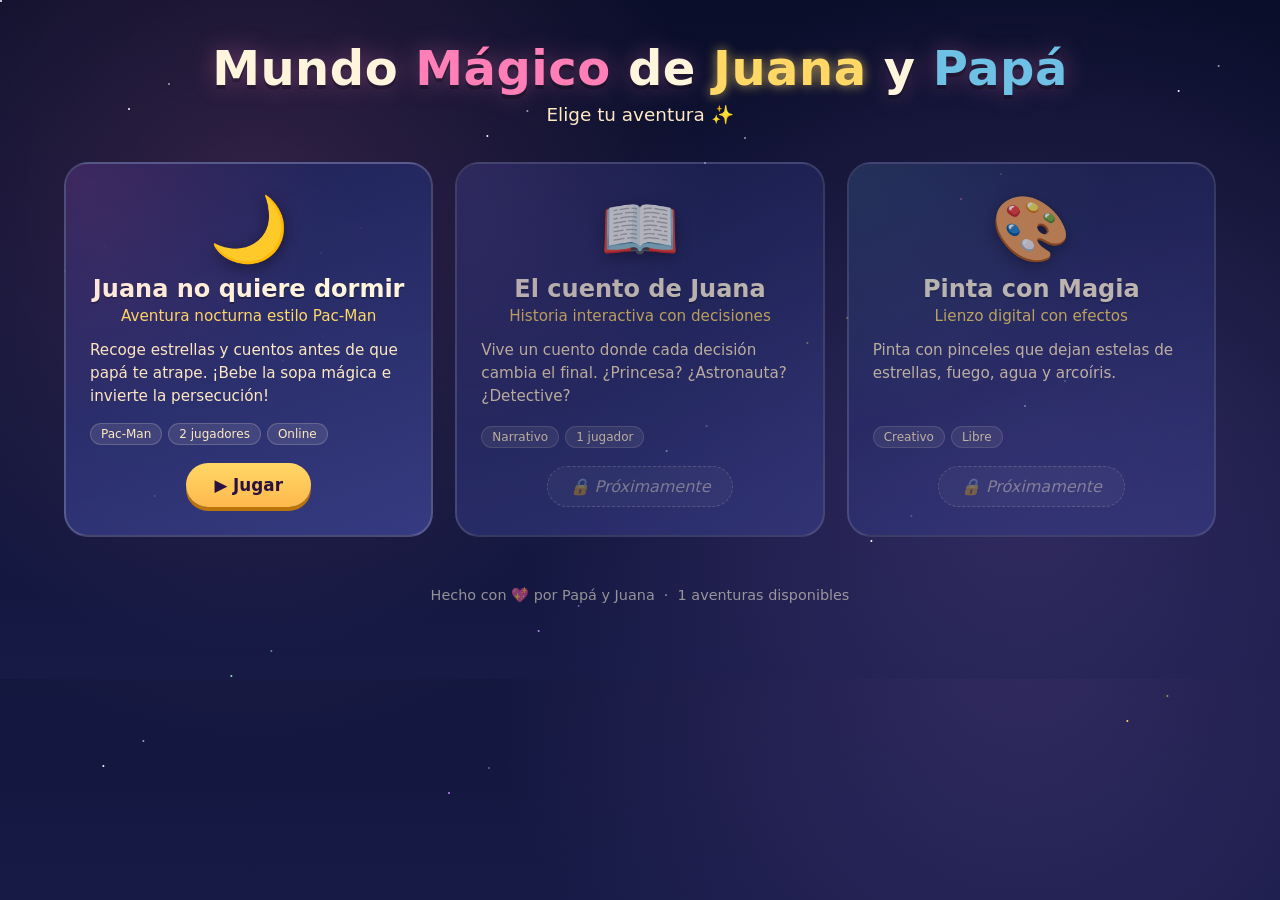
==== index.html @ 3efe97ad "🌙 Mundo Mágico de Juana y Papá - primer commit" ====
<!DOCTYPE html>
<html lang="es">
<head>
  <meta charset="UTF-8" />
  <meta name="viewport" content="width=device-width, initial-scale=1.0" />
  <title>Mundo Mágico de Juana y Papá</title>
  <link rel="stylesheet" href="style.css" />
</head>
<body>

  <div class="estrellas-fondo" aria-hidden="true"></div>

  <main class="hub">

    <header class="hub-header">
      <h1 class="hub-titulo">
        Mundo <span class="rosa">Mágico</span> de
        <span class="brillo">Juana</span> y <span class="azul">Papá</span>
      </h1>
      <p class="hub-subtitulo">Elige tu aventura ✨</p>
    </header>

    <!-- Las tarjetas de juegos se generan dinámicamente desde el array JUEGOS de abajo.
         Para agregar un juego nuevo: crea una carpeta en /juegos/ y agrega una entrada
         al array. Ver instrucciones al final del archivo. -->
    <section id="grid-juegos" class="hub-grid"></section>

    <footer class="hub-footer">
      <p>Hecho con 💖 por Papá y Juana &nbsp;·&nbsp; <span id="contador-juegos">…</span> aventuras disponibles</p>
    </footer>

  </main>

  <!-- =========================================================
       CATÁLOGO DE JUEGOS
       Para agregar un juego nuevo, solo agrega un objeto aquí.
       Campos:
         id          — identificador único (debe coincidir con la carpeta)
         nombre      — título visible
         subtitulo   — frase corta
         descripcion — texto descriptivo
         emoji       — emoji grande de la tarjeta
         color       — color firma (CSS válido)
         ruta        — ruta al index.html del juego (o null si es próximo)
         tags        — array de etiquetas pequeñas
         estado      — 'disponible' | 'proximamente' | 'beta'
       ========================================================= -->
  <script>
    const JUEGOS = [
      {
        id: 'juana-no-quiere-dormir',
        nombre: 'Juana no quiere dormir',
        subtitulo: 'Aventura nocturna estilo Pac-Man',
        descripcion: 'Recoge estrellas y cuentos antes de que papá te atrape. ¡Bebe la sopa mágica e invierte la persecución!',
        emoji: '🌙',
        color: '#ff4f9c',
        ruta: 'juegos/juana-no-quiere-dormir/index.html',
        tags: ['Pac-Man', '2 jugadores', 'Online'],
        estado: 'disponible'
      },
      // 👇 Ejemplos de juegos futuros (placeholders). Cuando los construyas,
      //    cambia `estado` a 'disponible' y agrega la `ruta`.
      {
        id: 'cuento-interactivo',
        nombre: 'El cuento de Juana',
        subtitulo: 'Historia interactiva con decisiones',
        descripcion: 'Vive un cuento donde cada decisión cambia el final. ¿Princesa? ¿Astronauta? ¿Detective?',
        emoji: '📖',
        color: '#c084fc',
        ruta: null,
        tags: ['Narrativo', '1 jugador'],
        estado: 'proximamente'
      },
      {
        id: 'arte-magico',
        nombre: 'Pinta con Magia',
        subtitulo: 'Lienzo digital con efectos',
        descripcion: 'Pinta con pinceles que dejan estelas de estrellas, fuego, agua y arcoíris.',
        emoji: '🎨',
        color: '#7fd8c8',
        ruta: null,
        tags: ['Creativo', 'Libre'],
        estado: 'proximamente'
      }
    ];

    // ----- Renderizar tarjetas -----
    const grid = document.getElementById('grid-juegos');
    const disponibles = JUEGOS.filter(j => j.estado === 'disponible').length;
    document.getElementById('contador-juegos').textContent = disponibles;

    JUEGOS.forEach(j => {
      const esJugable = j.estado === 'disponible' && j.ruta;
      const card = document.createElement(esJugable ? 'a' : 'div');
      card.className = 'juego-card juego-' + j.estado;
      if (esJugable) card.href = j.ruta;
      card.style.setProperty('--color-firma', j.color);

      card.innerHTML = `
        <div class="juego-emoji">${j.emoji}</div>
        <h2 class="juego-nombre">${j.nombre}</h2>
        <p class="juego-subtitulo">${j.subtitulo}</p>
        <p class="juego-descripcion">${j.descripcion}</p>
        <div class="juego-tags">
          ${j.tags.map(t => `<span class="tag">${t}</span>`).join('')}
        </div>
        <div class="juego-cta">
          ${esJugable
            ? '<span class="cta-jugar">▶ Jugar</span>'
            : '<span class="cta-proximo">' + (j.estado === 'beta' ? '🧪 Beta' : '🔒 Próximamente') + '</span>'}
        </div>
      `;
      grid.appendChild(card);
    });
  </script>

</body>
</html>
---- style.css ----
/* ============================================================
   "Mundo Mágico de Juana y Papá" — Hub / Launcher
   Estilo manga/kawaii nocturno, mismo universo del juego.
   ============================================================ */

:root {
  --noche-profunda: #0e1336;
  --noche-suave: #1c2256;
  --noche-pared: #3a3f8a;
  --crema: #fff4dc;
  --crema-suave: #ffe9c2;
  --rosa-juana: #ff7fb6;
  --rosa-fuerte: #ff4f9c;
  --azul-papa: #6ec1e4;
  --amarillo-estrella: #ffd866;
  --morado-sopa: #c084fc;
  --verde-magia: #95e1c1;
  --sombra-suave: 0 8px 24px rgba(0, 0, 0, 0.35);
  --radio-grande: 24px;
  --radio-medio: 16px;
  --radio-chico: 10px;
}

* { box-sizing: border-box; }

html, body {
  margin: 0;
  padding: 0;
  min-height: 100%;
  font-family: "Comic Sans MS", "Baloo 2", "Quicksand", "Trebuchet MS", system-ui, sans-serif;
  background:
    radial-gradient(circle at 20% 30%, rgba(255, 127, 182, 0.15), transparent 40%),
    radial-gradient(circle at 80% 70%, rgba(192, 132, 252, 0.18), transparent 45%),
    linear-gradient(180deg, #0a0e2a 0%, #161a45 100%);
  color: var(--crema);
}

/* Estrellas titilantes de fondo */
.estrellas-fondo {
  position: fixed;
  inset: 0;
  pointer-events: none;
  overflow: hidden;
  z-index: 0;
}
.estrellas-fondo::before,
.estrellas-fondo::after {
  content: "";
  position: absolute;
  width: 2px; height: 2px;
  border-radius: 50%;
  background: #fff;
  box-shadow:
    10vw 12vh #fff, 25vw 28vh #ffd866, 55vw 18vh #fff,
    75vw 22vh #ff7fb6, 12vw 55vh #fff, 42vw 70vh #c084fc,
    68vw 60vh #fff, 88vw 80vh #ffd866, 8vw  85vh #fff,
    22vw 40vh #fff, 52vw 50vh #fff, 35vw 88vh #c084fc,
    63vw 38vh #ffd866, 5vw 30vh #ff7fb6, 92vw 10vh #fff,
    18vw 75vh #95e1c1, 80vw 45vh #fff, 38vw 15vh #fff;
  animation: titilar 3.2s ease-in-out infinite alternate;
}
.estrellas-fondo::after {
  animation-delay: 1.4s;
  transform: translate(40px, -25px);
  opacity: 0.6;
}
@keyframes titilar {
  from { opacity: 0.35; }
  to   { opacity: 1; }
}

/* ===== Layout principal del Hub ===== */
.hub {
  position: relative;
  z-index: 1;
  max-width: 1200px;
  margin: 0 auto;
  padding: 40px 24px 60px;
}

.hub-header {
  text-align: center;
  margin-bottom: 36px;
}

.hub-titulo {
  font-size: clamp(1.8rem, 4vw, 3rem);
  margin: 0 0 8px;
  letter-spacing: 0.5px;
  text-shadow: 0 4px 0 rgba(0, 0, 0, 0.25), 0 0 24px rgba(255, 127, 182, 0.35);
}
.rosa     { color: var(--rosa-juana); }
.azul     { color: var(--azul-papa); }
.brillo   {
  color: var(--amarillo-estrella);
  text-shadow: 0 0 12px rgba(255, 216, 102, 0.7);
}
.hub-subtitulo {
  font-size: 1.15rem;
  color: var(--crema-suave);
  margin: 0;
}

/* ===== Grid de juegos ===== */
.hub-grid {
  display: grid;
  grid-template-columns: 1fr;
  gap: 22px;
}
@media (min-width: 720px) {
  .hub-grid { grid-template-columns: repeat(2, 1fr); }
}
@media (min-width: 1000px) {
  .hub-grid { grid-template-columns: repeat(3, 1fr); }
}

/* ===== Tarjeta de juego ===== */
.juego-card {
  display: flex;
  flex-direction: column;
  padding: 28px 24px;
  border-radius: var(--radio-grande);
  background: linear-gradient(160deg, rgba(28, 34, 86, 0.92), rgba(58, 63, 138, 0.88));
  border: 2px solid rgba(255, 244, 220, 0.18);
  color: var(--crema);
  text-decoration: none;
  position: relative;
  overflow: hidden;
  transition: transform 0.2s ease, box-shadow 0.2s ease, border-color 0.2s ease;
  cursor: pointer;
}
.juego-card::before {
  content: "";
  position: absolute;
  inset: 0;
  background: radial-gradient(circle at 0% 0%, var(--color-firma, var(--rosa-juana)) 0%, transparent 50%);
  opacity: 0.15;
  pointer-events: none;
  transition: opacity 0.3s ease;
}
.juego-card:hover {
  transform: translateY(-6px);
  box-shadow: var(--sombra-suave), 0 0 50px var(--color-firma, var(--rosa-juana));
  border-color: var(--color-firma, var(--rosa-juana));
}
.juego-card:hover::before { opacity: 0.3; }

.juego-emoji {
  font-size: 4rem;
  text-align: center;
  margin-bottom: 8px;
  filter: drop-shadow(0 4px 8px rgba(0, 0, 0, 0.4));
}
.juego-nombre {
  margin: 0 0 4px;
  font-size: 1.5rem;
  text-align: center;
  text-shadow: 0 2px 0 rgba(0, 0, 0, 0.25);
}
.juego-subtitulo {
  margin: 0 0 14px;
  text-align: center;
  color: var(--amarillo-estrella);
  font-size: 0.95rem;
}
.juego-descripcion {
  margin: 0 0 16px;
  color: var(--crema-suave);
  font-size: 0.95rem;
  line-height: 1.5;
  flex: 1;
}

.juego-tags {
  display: flex;
  flex-wrap: wrap;
  gap: 6px;
  margin-bottom: 18px;
}
.tag {
  display: inline-block;
  padding: 3px 10px;
  background: rgba(255, 244, 220, 0.1);
  border: 1px solid rgba(255, 244, 220, 0.18);
  border-radius: 999px;
  font-size: 0.75rem;
  color: var(--crema-suave);
}

.juego-cta {
  text-align: center;
}
.cta-jugar {
  display: inline-block;
  padding: 12px 28px;
  background: linear-gradient(180deg, var(--amarillo-estrella), #ffb84d);
  color: #2a1240;
  font-weight: bold;
  font-size: 1.05rem;
  border-radius: 999px;
  box-shadow: 0 4px 0 #b9740a;
  transition: transform 0.1s ease;
}
.juego-card:active .cta-jugar {
  transform: translateY(2px);
  box-shadow: 0 2px 0 #b9740a;
}
.cta-proximo {
  display: inline-block;
  padding: 10px 22px;
  background: rgba(255, 255, 255, 0.05);
  color: rgba(255, 244, 220, 0.55);
  font-style: italic;
  border-radius: 999px;
  border: 1px dashed rgba(255, 244, 220, 0.25);
}

/* Estado "próximamente" — más apagado */
.juego-proximamente {
  opacity: 0.7;
  cursor: not-allowed;
}
.juego-proximamente:hover {
  transform: none;
  box-shadow: var(--sombra-suave);
  border-color: rgba(255, 244, 220, 0.18);
}
.juego-proximamente:hover::before { opacity: 0.15; }

/* ===== Footer ===== */
.hub-footer {
  text-align: center;
  margin-top: 50px;
  color: rgba(255, 244, 220, 0.55);
  font-size: 0.9rem;
}
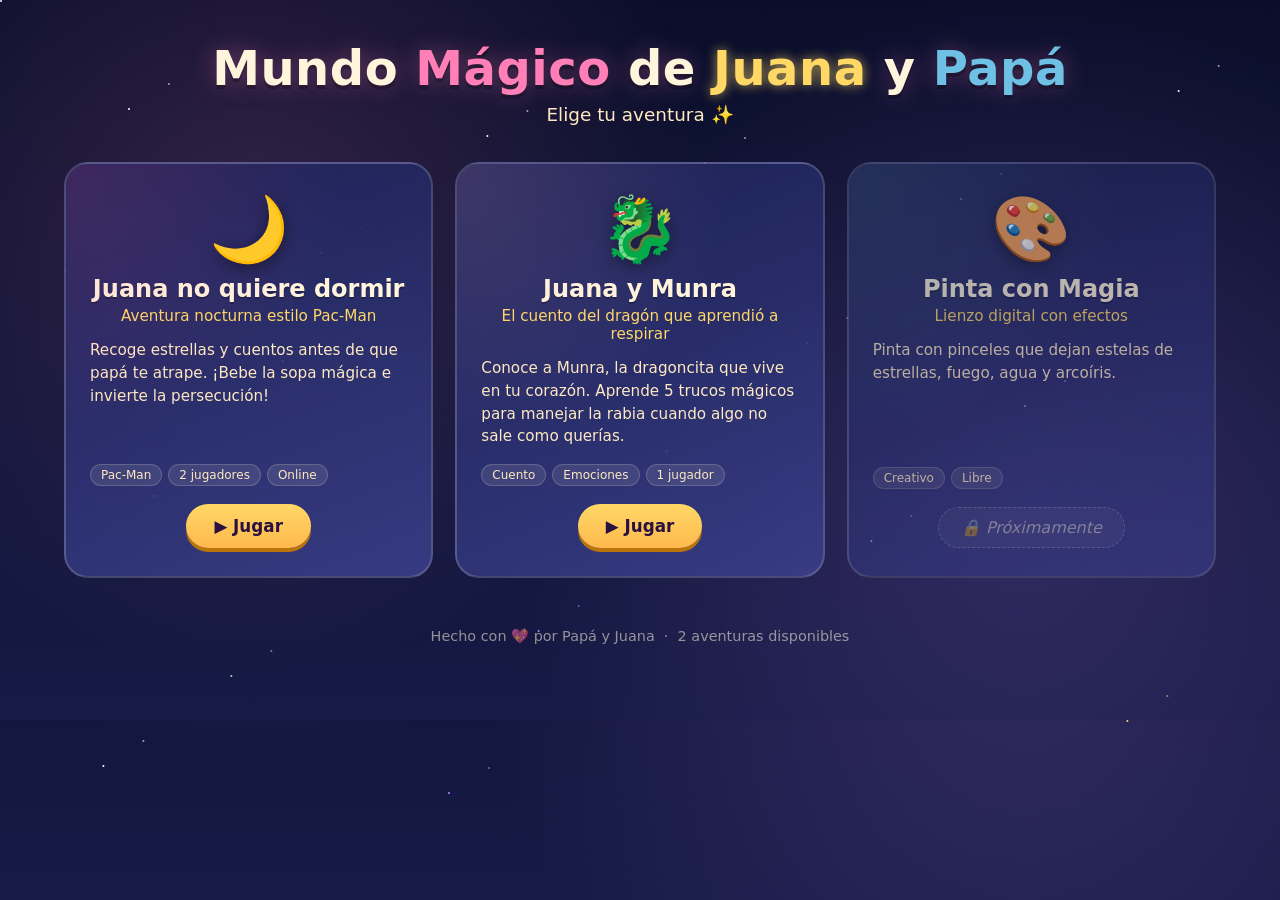
==== commit 30a12fed: "🐉 Agregamos a Munra: el cuento de la dragoncita que aprendió a respirar" ====
--- a/index.html
+++ b/index.html
@@ -61,15 +61,15 @@
       // 👇 Ejemplos de juegos futuros (placeholders). Cuando los construyas,
       //    cambia `estado` a 'disponible' y agrega la `ruta`.
       {
-        id: 'cuento-interactivo',
-        nombre: 'El cuento de Juana',
-        subtitulo: 'Historia interactiva con decisiones',
-        descripcion: 'Vive un cuento donde cada decisión cambia el final. ¿Princesa? ¿Astronauta? ¿Detective?',
-        emoji: '📖',
-        color: '#c084fc',
-        ruta: null,
-        tags: ['Narrativo', '1 jugador'],
-        estado: 'proximamente'
+        id: 'el-cuento-de-juana',
+        nombre: 'Juana y Munra',
+        subtitulo: 'El cuento del dragón que aprendió a respirar',
+        descripcion: 'Conoce a Munra, la dragoncita que vive en tu corazón. Aprende 5 trucos mágicos para manejar la rabia cuando algo no sale como querías.',
+        emoji: '🐉',
+        color: '#ffb0d4',
+        ruta: 'juegos/el-cuento-de-juana/index.html',
+        tags: ['Cuento', 'Emociones', '1 jugador'],
+        estado: 'disponible'
       },
       {
         id: 'arte-magico',
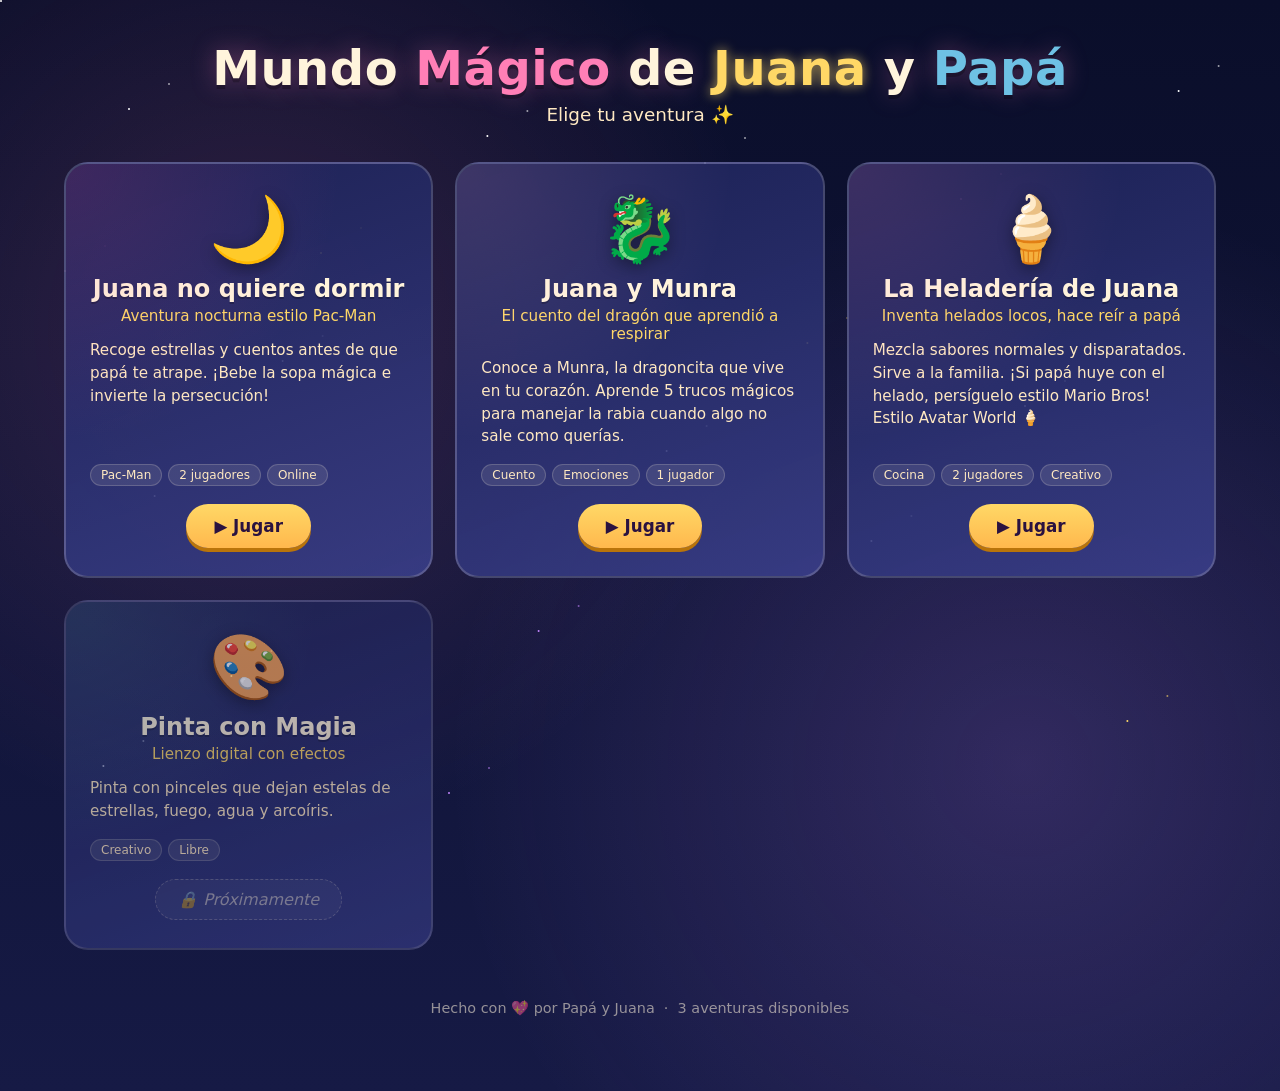
==== commit 1ecd871c: "🍦 ¡Abrimos La Heladería de Juana! Con Mamá, Tío Dany, Abuelita Sarita, Tía Adri, Tía Cata y persecuc" ====
--- a/index.html
+++ b/index.html
@@ -72,6 +72,17 @@
         estado: 'disponible'
       },
       {
+        id: 'heladeria-de-juana',
+        nombre: 'La Heladería de Juana',
+        subtitulo: 'Inventa helados locos, hace reír a papá',
+        descripcion: 'Mezcla sabores normales y disparatados. Sirve a la familia. ¡Si papá huye con el helado, persíguelo estilo Mario Bros! Estilo Avatar World 🍦',
+        emoji: '🍦',
+        color: '#ff7fb6',
+        ruta: 'juegos/heladeria-de-juana/index.html',
+        tags: ['Cocina', '2 jugadores', 'Creativo'],
+        estado: 'disponible'
+      },
+      {
         id: 'arte-magico',
         nombre: 'Pinta con Magia',
         subtitulo: 'Lienzo digital con efectos',
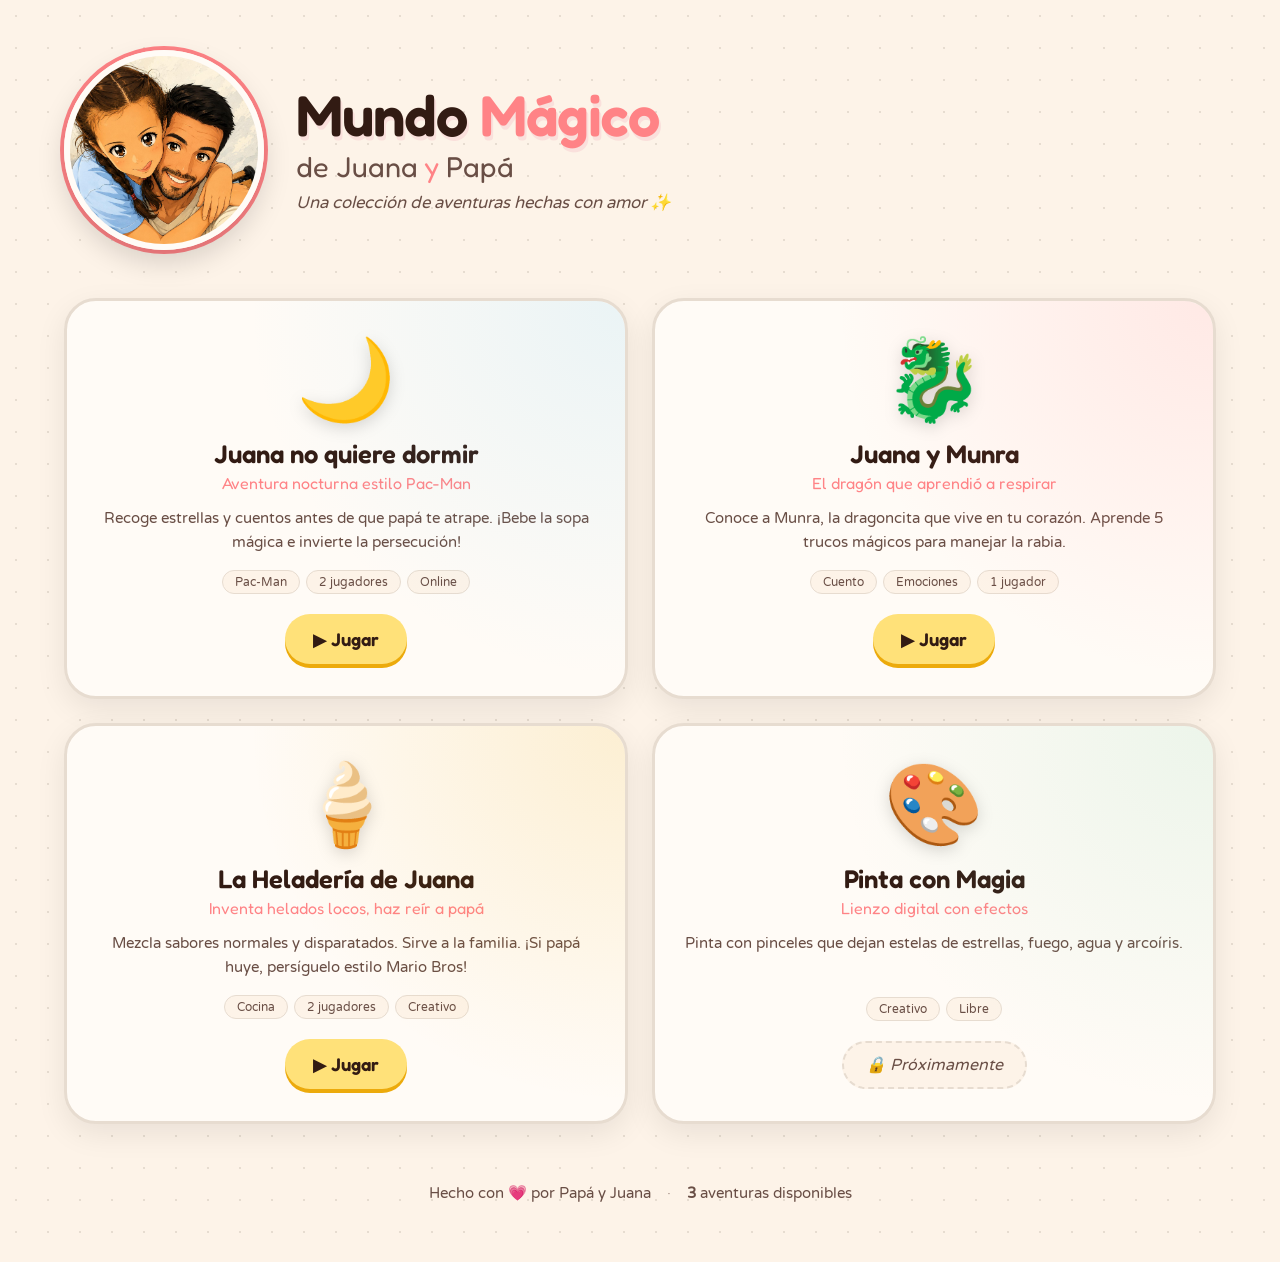
==== commit 266eb787: "🎨 Brand cozy: Nintendo + Ghibli vibes en Hub y Heladería" ====
--- a/index.html
+++ b/index.html
@@ -4,47 +4,37 @@
   <meta charset="UTF-8" />
   <meta name="viewport" content="width=device-width, initial-scale=1.0" />
   <title>Mundo Mágico de Juana y Papá</title>
+  <link rel="stylesheet" href="compartido/brand.css" />
+  <link rel="stylesheet" href="compartido/ui-kit.css" />
   <link rel="stylesheet" href="style.css" />
 </head>
-<body>
-
-  <div class="estrellas-fondo" aria-hidden="true"></div>
+<body class="bg-cozy">
 
   <main class="hub">
 
-    <header class="hub-header">
-      <h1 class="hub-titulo">
-        Mundo <span class="rosa">Mágico</span> de
-        <span class="brillo">Juana</span> y <span class="azul">Papá</span>
-      </h1>
-      <p class="hub-subtitulo">Elige tu aventura ✨</p>
+    <header class="hub-header pop-in">
+      <img src="personajes/manga-selfie-juana-papa.jpeg" alt="Juana y Papá"
+           class="hub-selfie"
+           onerror="this.style.display='none'" />
+      <div class="hub-titulos">
+        <h1 class="hub-titulo">
+          Mundo <span class="text-accent">Mágico</span>
+        </h1>
+        <p class="hub-sub-titulo">de Juana <span class="text-accent">y</span> Papá</p>
+        <p class="hub-tagline">Una colección de aventuras hechas con amor ✨</p>
+      </div>
     </header>
 
-    <!-- Las tarjetas de juegos se generan dinámicamente desde el array JUEGOS de abajo.
-         Para agregar un juego nuevo: crea una carpeta en /juegos/ y agrega una entrada
-         al array. Ver instrucciones al final del archivo. -->
-    <section id="grid-juegos" class="hub-grid"></section>
+    <section id="grid-juegos" class="hub-grid pop-in"></section>
 
     <footer class="hub-footer">
-      <p>Hecho con 💖 por Papá y Juana &nbsp;·&nbsp; <span id="contador-juegos">…</span> aventuras disponibles</p>
+      <span>Hecho con 💗 por Papá y Juana</span>
+      <span class="hub-separador">·</span>
+      <span><strong id="contador-juegos">…</strong> aventuras disponibles</span>
     </footer>
 
   </main>
 
-  <!-- =========================================================
-       CATÁLOGO DE JUEGOS
-       Para agregar un juego nuevo, solo agrega un objeto aquí.
-       Campos:
-         id          — identificador único (debe coincidir con la carpeta)
-         nombre      — título visible
-         subtitulo   — frase corta
-         descripcion — texto descriptivo
-         emoji       — emoji grande de la tarjeta
-         color       — color firma (CSS válido)
-         ruta        — ruta al index.html del juego (o null si es próximo)
-         tags        — array de etiquetas pequeñas
-         estado      — 'disponible' | 'proximamente' | 'beta'
-       ========================================================= -->
   <script>
     const JUEGOS = [
       {
@@ -53,20 +43,18 @@
         subtitulo: 'Aventura nocturna estilo Pac-Man',
         descripcion: 'Recoge estrellas y cuentos antes de que papá te atrape. ¡Bebe la sopa mágica e invierte la persecución!',
         emoji: '🌙',
-        color: '#ff4f9c',
+        color: 'oklch(80% 0.10 230)',
         ruta: 'juegos/juana-no-quiere-dormir/index.html',
         tags: ['Pac-Man', '2 jugadores', 'Online'],
         estado: 'disponible'
       },
-      // 👇 Ejemplos de juegos futuros (placeholders). Cuando los construyas,
-      //    cambia `estado` a 'disponible' y agrega la `ruta`.
       {
         id: 'el-cuento-de-juana',
         nombre: 'Juana y Munra',
-        subtitulo: 'El cuento del dragón que aprendió a respirar',
-        descripcion: 'Conoce a Munra, la dragoncita que vive en tu corazón. Aprende 5 trucos mágicos para manejar la rabia cuando algo no sale como querías.',
+        subtitulo: 'El dragón que aprendió a respirar',
+        descripcion: 'Conoce a Munra, la dragoncita que vive en tu corazón. Aprende 5 trucos mágicos para manejar la rabia.',
         emoji: '🐉',
-        color: '#ffb0d4',
+        color: 'oklch(75% 0.15 20)',
         ruta: 'juegos/el-cuento-de-juana/index.html',
         tags: ['Cuento', 'Emociones', '1 jugador'],
         estado: 'disponible'
@@ -74,10 +62,10 @@
       {
         id: 'heladeria-de-juana',
         nombre: 'La Heladería de Juana',
-        subtitulo: 'Inventa helados locos, hace reír a papá',
-        descripcion: 'Mezcla sabores normales y disparatados. Sirve a la familia. ¡Si papá huye con el helado, persíguelo estilo Mario Bros! Estilo Avatar World 🍦',
+        subtitulo: 'Inventa helados locos, haz reír a papá',
+        descripcion: 'Mezcla sabores normales y disparatados. Sirve a la familia. ¡Si papá huye, persíguelo estilo Mario Bros!',
         emoji: '🍦',
-        color: '#ff7fb6',
+        color: 'oklch(78% 0.16 80)',
         ruta: 'juegos/heladeria-de-juana/index.html',
         tags: ['Cocina', '2 jugadores', 'Creativo'],
         estado: 'disponible'
@@ -88,42 +76,40 @@
         subtitulo: 'Lienzo digital con efectos',
         descripcion: 'Pinta con pinceles que dejan estelas de estrellas, fuego, agua y arcoíris.',
         emoji: '🎨',
-        color: '#7fd8c8',
+        color: 'oklch(80% 0.10 160)',
         ruta: null,
         tags: ['Creativo', 'Libre'],
         estado: 'proximamente'
       }
     ];
 
-    // ----- Renderizar tarjetas -----
     const grid = document.getElementById('grid-juegos');
     const disponibles = JUEGOS.filter(j => j.estado === 'disponible').length;
     document.getElementById('contador-juegos').textContent = disponibles;
 
-    JUEGOS.forEach(j => {
+    JUEGOS.forEach((j, i) => {
       const esJugable = j.estado === 'disponible' && j.ruta;
       const card = document.createElement(esJugable ? 'a' : 'div');
-      card.className = 'juego-card juego-' + j.estado;
+      card.className = 'juego-card ' + (esJugable ? '' : 'juego-proximamente');
       if (esJugable) card.href = j.ruta;
-      card.style.setProperty('--color-firma', j.color);
-
+      card.style.setProperty('--firma', j.color);
+      card.style.animationDelay = (i * 0.08) + 's';
       card.innerHTML = `
-        <div class="juego-emoji">${j.emoji}</div>
+        <div class="juego-emoji floating" style="animation-delay: ${i * 0.5}s">${j.emoji}</div>
         <h2 class="juego-nombre">${j.nombre}</h2>
         <p class="juego-subtitulo">${j.subtitulo}</p>
         <p class="juego-descripcion">${j.descripcion}</p>
         <div class="juego-tags">
-          ${j.tags.map(t => `<span class="tag">${t}</span>`).join('')}
+          ${j.tags.map(t => `<span class="tag-cozy">${t}</span>`).join('')}
         </div>
         <div class="juego-cta">
           ${esJugable
-            ? '<span class="cta-jugar">▶ Jugar</span>'
-            : '<span class="cta-proximo">' + (j.estado === 'beta' ? '🧪 Beta' : '🔒 Próximamente') + '</span>'}
+            ? '<span class="btn-bubbly btn-sun">▶ Jugar</span>'
+            : '<span class="cta-proximo">🔒 Próximamente</span>'}
         </div>
       `;
       grid.appendChild(card);
     });
   </script>
-
 </body>
 </html>
--- a/compartido/brand.css
+++ b/compartido/brand.css
@@ -0,0 +1,75 @@
+/* ============================================================
+   "Mundo Mágico" — Brand System
+   Inspirado en Nintendo Cozy (Animal Crossing/Kirby) + Studio Ghibli
+   Bubbly, soft, emotional, handmade.
+   ============================================================ */
+
+@import url('https://fonts.googleapis.com/css2?family=Fredoka:wght@400;500;600;700&family=Varela+Round&display=swap');
+
+:root {
+  /* --- Paleta OKLch (cálida, pastel) --- */
+  --bg:        oklch(97% 0.018 70);   /* Crema Vainilla */
+  --surface:   oklch(99% 0.008 70);   /* Soft Paper */
+  --fg:        oklch(25% 0.04 40);    /* Chocolate Cálido */
+  --fg-soft:   oklch(45% 0.04 40);    /* Chocolate suave */
+  --accent:    oklch(75% 0.15 20);    /* Fresa Pastel */
+  --accent-d:  oklch(65% 0.15 20);    /* Fresa Profunda (sombra) */
+  --mint:      oklch(92% 0.08 160);   /* Menta */
+  --mint-d:    oklch(80% 0.10 160);
+  --sky:       oklch(90% 0.06 230);   /* Cielo */
+  --sky-d:     oklch(80% 0.10 230);
+  --sun:       oklch(92% 0.13 90);    /* Sol cálido */
+  --sun-d:     oklch(78% 0.16 80);
+  --lavender:  oklch(88% 0.08 300);
+  --border:    oklch(90% 0.02 70);    /* Borde galleta */
+  --border-d:  oklch(75% 0.03 70);
+
+  /* --- Fuentes --- */
+  --font-display: 'Fredoka', 'Varela Round', system-ui, sans-serif;
+  --font-body:    'Varela Round', 'Fredoka', system-ui, sans-serif;
+
+  /* --- Radios --- */
+  --r-sm: 12px;
+  --r-md: 20px;
+  --r-lg: 32px;
+  --r-xl: 50px;
+  --r-pill: 999px;
+
+  /* --- Sombras --- */
+  --shadow-soft: 0 8px 16px rgba(0, 0, 0, 0.05);
+  --shadow-card: 0 10px 30px rgba(0, 0, 0, 0.08);
+  --shadow-bubbly-sm: 0 3px 0 var(--border-d);
+  --shadow-bubbly-md: 0 4px 0 var(--border-d);
+  --shadow-bubbly-lg: 0 6px 0 var(--border-d);
+  --shadow-bubbly-accent: 0 4px 0 var(--accent-d);
+
+  /* --- Curvas de animación --- */
+  --ease-bouncy: cubic-bezier(0.175, 0.885, 0.32, 1.275);
+  --ease-smooth: cubic-bezier(0.4, 0, 0.2, 1);
+}
+
+/* Base reset + tipografía */
+* { box-sizing: border-box; }
+html, body {
+  margin: 0; padding: 0;
+  font-family: var(--font-body);
+  color: var(--fg);
+  background: var(--bg);
+}
+h1, h2, h3, h4 { font-family: var(--font-display); font-weight: 600; }
+
+/* Fondo con patrón sutil de puntos (textura "papel") */
+.bg-cozy {
+  background-color: var(--bg);
+  background-image: radial-gradient(var(--border) 1.5px, transparent 1.5px);
+  background-size: 32px 32px;
+}
+
+/* Fondo decorativo (variante nocturna para Pac-Man / Munra) */
+.bg-noche {
+  background:
+    radial-gradient(circle at 20% 30%, rgba(244, 168, 184, 0.18), transparent 40%),
+    radial-gradient(circle at 80% 70%, rgba(192, 132, 252, 0.18), transparent 45%),
+    linear-gradient(180deg, #14163a 0%, #1f2350 100%);
+  color: var(--surface);
+}
--- a/compartido/ui-kit.css
+++ b/compartido/ui-kit.css
@@ -0,0 +1,262 @@
+/* ============================================================
+   UI Kit Bubbly — Botones, cards, pills, animaciones cozy
+   Requiere brand.css cargado antes.
+   ============================================================ */
+
+/* ===== Botón Bubbly (el principal) ===== */
+.btn-bubbly {
+  display: inline-flex;
+  align-items: center;
+  gap: 8px;
+  padding: 14px 28px;
+  background: var(--accent);
+  color: #fff;
+  font-family: var(--font-display);
+  font-size: 1.15rem;
+  font-weight: 600;
+  border: none;
+  border-radius: var(--r-pill);
+  cursor: pointer;
+  box-shadow: var(--shadow-bubbly-accent);
+  text-decoration: none;
+  transition: transform 0.2s var(--ease-bouncy),
+              box-shadow 0.2s var(--ease-bouncy),
+              filter 0.15s ease;
+  user-select: none;
+}
+.btn-bubbly:hover {
+  transform: translateY(-2px);
+  box-shadow: 0 6px 0 var(--accent-d);
+  filter: brightness(1.05);
+}
+.btn-bubbly:active {
+  transform: translateY(3px);
+  box-shadow: 0 1px 0 var(--accent-d);
+}
+
+/* Variantes de color */
+.btn-mint  { background: var(--mint-d);     color: var(--fg); box-shadow: 0 4px 0 oklch(65% 0.10 160); }
+.btn-sky   { background: var(--sky-d);      color: var(--fg); box-shadow: 0 4px 0 oklch(60% 0.10 230); }
+.btn-sun   { background: var(--sun);        color: var(--fg); box-shadow: 0 4px 0 var(--sun-d); }
+.btn-dark  { background: var(--fg);         color: var(--surface); box-shadow: 0 4px 0 oklch(15% 0.04 40); }
+
+.btn-mint:hover  { box-shadow: 0 6px 0 oklch(65% 0.10 160); }
+.btn-sky:hover   { box-shadow: 0 6px 0 oklch(60% 0.10 230); }
+.btn-sun:hover   { box-shadow: 0 6px 0 var(--sun-d); }
+.btn-dark:hover  { box-shadow: 0 6px 0 oklch(15% 0.04 40); }
+
+.btn-bubbly:disabled {
+  background: var(--border); color: var(--fg-soft);
+  cursor: not-allowed; transform: none;
+  box-shadow: 0 4px 0 var(--border-d);
+  filter: saturate(0.5);
+}
+.btn-bubbly[disabled]:hover { transform: none; }
+
+/* ===== Card cozy ===== */
+.card-cozy {
+  background: var(--surface);
+  border: 3px solid var(--border);
+  border-radius: var(--r-lg);
+  padding: 28px;
+  box-shadow: var(--shadow-card);
+}
+.card-cozy.dashed { border-style: dashed; }
+
+/* ===== Stats Pill (HUD) ===== */
+.stats-pill {
+  display: inline-flex;
+  align-items: center;
+  gap: 10px;
+  padding: 8px 18px;
+  background: rgba(255, 255, 255, 0.92);
+  border: 2px solid var(--border);
+  border-radius: var(--r-pill);
+  font-family: var(--font-display);
+  font-size: 1.05rem;
+  color: var(--fg);
+  box-shadow: var(--shadow-bubbly-md);
+}
+.stats-pill .icon { font-size: 1.3rem; }
+.stats-pill .label {
+  font-size: 0.7rem; text-transform: uppercase;
+  opacity: 0.6; letter-spacing: 1px; margin-right: 4px;
+}
+.stats-pill .val {
+  font-size: 1.2rem; color: var(--accent);
+}
+
+/* ===== Barra de progreso (felicidad, popularidad) ===== */
+.progress-bg {
+  width: 140px; height: 14px;
+  background: var(--border);
+  border-radius: var(--r-pill);
+  border: 2px solid var(--border-d);
+  overflow: hidden;
+}
+.progress-fill {
+  height: 100%;
+  background: linear-gradient(90deg, var(--accent), var(--sun));
+  transition: width 0.5s var(--ease-bouncy);
+  border-radius: var(--r-pill);
+}
+
+/* ===== Burbuja de diálogo (orden del cliente, etc.) ===== */
+.bubble {
+  position: relative;
+  background: var(--surface);
+  border: 3px solid var(--sky);
+  border-radius: var(--r-md);
+  padding: 14px 20px;
+  color: var(--fg);
+  font-family: var(--font-body);
+  box-shadow: var(--shadow-card);
+  max-width: 240px;
+}
+.bubble::after {
+  content: '';
+  position: absolute; bottom: -14px; left: 24px;
+  border-left: 12px solid transparent;
+  border-right: 12px solid transparent;
+  border-top: 14px solid var(--sky);
+}
+.bubble .titulo {
+  font-family: var(--font-display);
+  color: var(--accent);
+  font-size: 0.95rem;
+  margin-bottom: 4px;
+}
+.bubble.bubble-mint { border-color: var(--mint-d); }
+.bubble.bubble-mint::after { border-top-color: var(--mint-d); }
+.bubble.bubble-sun { border-color: var(--sun-d); }
+.bubble.bubble-sun::after { border-top-color: var(--sun-d); }
+
+/* ===== Ingrediente / Slot ===== */
+.slot {
+  width: 70px; height: 70px;
+  display: flex; align-items: center; justify-content: center;
+  background: var(--surface);
+  border: 2px dashed var(--border);
+  border-radius: var(--r-md);
+  font-size: 2rem;
+  cursor: pointer;
+  transition: all 0.2s var(--ease-bouncy);
+  user-select: none;
+}
+.slot:hover {
+  transform: scale(1.12) rotate(-4deg);
+  border-color: var(--accent);
+  border-style: solid;
+  background: var(--bg);
+  box-shadow: 0 6px 16px rgba(244, 168, 184, 0.25);
+}
+.slot:active { transform: scale(0.95); }
+
+/* ===== Tab pill ===== */
+.tab-pill {
+  padding: 8px 16px;
+  background: var(--surface);
+  border: 2px solid var(--border);
+  border-radius: var(--r-pill);
+  font-family: var(--font-display);
+  font-size: 0.9rem;
+  color: var(--fg-soft);
+  cursor: pointer;
+  transition: all 0.2s var(--ease-bouncy);
+}
+.tab-pill:hover { transform: translateY(-2px); }
+.tab-pill.activa {
+  background: var(--accent); color: #fff;
+  border-color: var(--accent-d);
+  box-shadow: var(--shadow-bubbly-accent);
+}
+
+/* ===== Animaciones cozy reutilizables ===== */
+@keyframes float-slow {
+  0%, 100% { transform: translateY(0) rotate(0deg); }
+  50%      { transform: translateY(-12px) rotate(2deg); }
+}
+.floating { animation: float-slow 4s ease-in-out infinite; }
+
+@keyframes pop-in {
+  0%   { opacity: 0; transform: scale(0.5); }
+  60%  { transform: scale(1.08); }
+  100% { opacity: 1; transform: scale(1); }
+}
+.pop-in { animation: pop-in 0.45s var(--ease-bouncy); }
+
+@keyframes bump {
+  0%, 100% { transform: scale(1) rotate(0); }
+  40%      { transform: scale(1.25) rotate(8deg); }
+  70%      { transform: scale(0.95) rotate(-4deg); }
+}
+.bump { animation: bump 0.4s var(--ease-bouncy); }
+
+@keyframes wiggle {
+  0%, 100% { transform: rotate(0); }
+  25%      { transform: rotate(-3deg); }
+  75%      { transform: rotate(3deg); }
+}
+.wiggle { animation: wiggle 0.6s ease-in-out infinite; }
+
+@keyframes pulse-glow {
+  0%, 100% { box-shadow: 0 0 0 rgba(244, 168, 184, 0); }
+  50%      { box-shadow: 0 0 24px rgba(244, 168, 184, 0.6); }
+}
+.pulse-glow { animation: pulse-glow 1.8s ease-in-out infinite; }
+
+/* ===== Botón "Volver al Hub" estandarizado ===== */
+.boton-hub-cozy {
+  position: fixed; top: 16px; left: 16px; z-index: 100;
+  padding: 10px 18px;
+  background: var(--surface);
+  color: var(--fg);
+  border: 2px solid var(--border);
+  border-radius: var(--r-pill);
+  font-family: var(--font-display);
+  font-size: 0.95rem;
+  font-weight: 500;
+  text-decoration: none;
+  box-shadow: var(--shadow-bubbly-md);
+  transition: all 0.2s var(--ease-bouncy);
+}
+.boton-hub-cozy:hover {
+  transform: translateY(-2px);
+  background: var(--sun);
+  box-shadow: 0 6px 0 var(--sun-d);
+}
+.boton-hub-cozy:active {
+  transform: translateY(2px);
+  box-shadow: 0 1px 0 var(--border-d);
+}
+
+/* ===== Avatar / retrato ===== */
+.avatar {
+  width: 80px; height: 80px;
+  border-radius: 50%;
+  background: var(--surface);
+  border: 3px solid var(--border);
+  object-fit: cover;
+  object-position: top;
+  box-shadow: var(--shadow-card);
+}
+.avatar-lg {
+  width: 200px; height: 200px;
+}
+.avatar-cuerpo {
+  height: 320px; width: auto;
+  border-radius: 0; border: none;
+  background: transparent; box-shadow: none;
+  object-fit: contain;
+  filter: drop-shadow(0 12px 16px rgba(0, 0, 0, 0.15));
+}
+
+/* ===== Utilidades ===== */
+.oculto { display: none !important; }
+.text-accent { color: var(--accent); }
+.text-mint   { color: var(--mint-d); }
+.text-sky    { color: var(--sky-d); }
+
+.flex-row { display: flex; gap: 14px; align-items: center; }
+.flex-col { display: flex; flex-direction: column; gap: 14px; }
+.flex-center { display: flex; align-items: center; justify-content: center; }
--- a/style.css
+++ b/style.css
@@ -1,236 +1,170 @@
 /* ============================================================
-   "Mundo Mágico de Juana y Papá" — Hub / Launcher
-   Estilo manga/kawaii nocturno, mismo universo del juego.
+   Hub principal — Mundo Mágico
+   Usa brand.css + ui-kit.css del /compartido/.
    ============================================================ */
 
-:root {
-  --noche-profunda: #0e1336;
-  --noche-suave: #1c2256;
-  --noche-pared: #3a3f8a;
-  --crema: #fff4dc;
-  --crema-suave: #ffe9c2;
-  --rosa-juana: #ff7fb6;
-  --rosa-fuerte: #ff4f9c;
-  --azul-papa: #6ec1e4;
-  --amarillo-estrella: #ffd866;
-  --morado-sopa: #c084fc;
-  --verde-magia: #95e1c1;
-  --sombra-suave: 0 8px 24px rgba(0, 0, 0, 0.35);
-  --radio-grande: 24px;
-  --radio-medio: 16px;
-  --radio-chico: 10px;
+.hub {
+  max-width: 1200px;
+  margin: 0 auto;
+  padding: 50px 24px 60px;
 }
 
-* { box-sizing: border-box; }
-
-html, body {
-  margin: 0;
-  padding: 0;
-  min-height: 100%;
-  font-family: "Comic Sans MS", "Baloo 2", "Quicksand", "Trebuchet MS", system-ui, sans-serif;
-  background:
-    radial-gradient(circle at 20% 30%, rgba(255, 127, 182, 0.15), transparent 40%),
-    radial-gradient(circle at 80% 70%, rgba(192, 132, 252, 0.18), transparent 45%),
-    linear-gradient(180deg, #0a0e2a 0%, #161a45 100%);
-  color: var(--crema);
+/* ----- Header con selfie manga ----- */
+.hub-header {
+  display: flex;
+  align-items: center;
+  gap: 32px;
+  margin-bottom: 48px;
+  flex-wrap: wrap;
+  justify-content: center;
+  text-align: center;
+}
+@media (min-width: 720px) {
+  .hub-header { text-align: left; justify-content: flex-start; }
 }
 
-/* Estrellas titilantes de fondo */
-.estrellas-fondo {
-  position: fixed;
-  inset: 0;
-  pointer-events: none;
-  overflow: hidden;
-  z-index: 0;
+.hub-selfie {
+  width: 200px; height: 200px;
+  border-radius: 50%;
+  border: 6px solid var(--surface);
+  box-shadow: 0 12px 28px rgba(0,0,0,0.15),
+              0 0 0 4px var(--accent);
+  object-fit: cover;
+  object-position: center top;
+  flex-shrink: 0;
+  animation: bob 4s ease-in-out infinite;
 }
-.estrellas-fondo::before,
-.estrellas-fondo::after {
-  content: "";
-  position: absolute;
-  width: 2px; height: 2px;
-  border-radius: 50%;
-  background: #fff;
-  box-shadow:
-    10vw 12vh #fff, 25vw 28vh #ffd866, 55vw 18vh #fff,
-    75vw 22vh #ff7fb6, 12vw 55vh #fff, 42vw 70vh #c084fc,
-    68vw 60vh #fff, 88vw 80vh #ffd866, 8vw  85vh #fff,
-    22vw 40vh #fff, 52vw 50vh #fff, 35vw 88vh #c084fc,
-    63vw 38vh #ffd866, 5vw 30vh #ff7fb6, 92vw 10vh #fff,
-    18vw 75vh #95e1c1, 80vw 45vh #fff, 38vw 15vh #fff;
-  animation: titilar 3.2s ease-in-out infinite alternate;
-}
-.estrellas-fondo::after {
-  animation-delay: 1.4s;
-  transform: translate(40px, -25px);
-  opacity: 0.6;
-}
-@keyframes titilar {
-  from { opacity: 0.35; }
-  to   { opacity: 1; }
+@keyframes bob {
+  0%, 100% { transform: translateY(0) rotate(-1deg); }
+  50%      { transform: translateY(-8px) rotate(1deg); }
 }
 
-/* ===== Layout principal del Hub ===== */
-.hub {
-  position: relative;
-  z-index: 1;
-  max-width: 1200px;
-  margin: 0 auto;
-  padding: 40px 24px 60px;
+.hub-titulos { flex: 1; min-width: 280px; }
+.hub-titulo {
+  font-size: clamp(2.2rem, 5vw, 3.6rem);
+  margin: 0;
+  line-height: 1;
+  letter-spacing: -1px;
+  text-shadow: 2px 4px 0 rgba(244, 168, 184, 0.25);
+}
+.hub-sub-titulo {
+  font-family: var(--font-display);
+  font-size: clamp(1.2rem, 3vw, 1.8rem);
+  margin: 4px 0 8px;
+  color: var(--fg-soft);
+}
+.hub-tagline {
+  margin: 0;
+  font-size: 1.05rem;
+  color: var(--fg-soft);
+  font-style: italic;
 }
 
-.hub-header {
-  text-align: center;
-  margin-bottom: 36px;
-}
-
-.hub-titulo {
-  font-size: clamp(1.8rem, 4vw, 3rem);
-  margin: 0 0 8px;
-  letter-spacing: 0.5px;
-  text-shadow: 0 4px 0 rgba(0, 0, 0, 0.25), 0 0 24px rgba(255, 127, 182, 0.35);
-}
-.rosa     { color: var(--rosa-juana); }
-.azul     { color: var(--azul-papa); }
-.brillo   {
-  color: var(--amarillo-estrella);
-  text-shadow: 0 0 12px rgba(255, 216, 102, 0.7);
-}
-.hub-subtitulo {
-  font-size: 1.15rem;
-  color: var(--crema-suave);
-  margin: 0;
-}
-
-/* ===== Grid de juegos ===== */
+/* ----- Grid de juegos ----- */
 .hub-grid {
   display: grid;
   grid-template-columns: 1fr;
-  gap: 22px;
+  gap: 24px;
 }
 @media (min-width: 720px) {
-  .hub-grid { grid-template-columns: repeat(2, 1fr); }
-}
-@media (min-width: 1000px) {
-  .hub-grid { grid-template-columns: repeat(3, 1fr); }
+  .hub-grid { grid-template-columns: 1fr 1fr; }
 }
 
-/* ===== Tarjeta de juego ===== */
+/* ----- Tarjeta de juego ----- */
 .juego-card {
+  position: relative;
   display: flex;
   flex-direction: column;
-  padding: 28px 24px;
-  border-radius: var(--radio-grande);
-  background: linear-gradient(160deg, rgba(28, 34, 86, 0.92), rgba(58, 63, 138, 0.88));
-  border: 2px solid rgba(255, 244, 220, 0.18);
-  color: var(--crema);
+  padding: 32px 28px;
+  background: var(--surface);
+  border: 3px solid var(--border);
+  border-radius: var(--r-lg);
+  color: var(--fg);
   text-decoration: none;
-  position: relative;
   overflow: hidden;
-  transition: transform 0.2s ease, box-shadow 0.2s ease, border-color 0.2s ease;
+  transition: transform 0.25s var(--ease-bouncy),
+              box-shadow 0.25s var(--ease-bouncy),
+              border-color 0.25s ease;
   cursor: pointer;
+  box-shadow: var(--shadow-card);
+  animation: pop-in 0.5s var(--ease-bouncy) both;
 }
 .juego-card::before {
-  content: "";
-  position: absolute;
-  inset: 0;
-  background: radial-gradient(circle at 0% 0%, var(--color-firma, var(--rosa-juana)) 0%, transparent 50%);
+  content: ""; position: absolute; inset: 0;
+  background: radial-gradient(circle at 100% 0%, var(--firma, var(--accent)) 0%, transparent 55%);
   opacity: 0.15;
   pointer-events: none;
   transition: opacity 0.3s ease;
 }
 .juego-card:hover {
-  transform: translateY(-6px);
-  box-shadow: var(--sombra-suave), 0 0 50px var(--color-firma, var(--rosa-juana));
-  border-color: var(--color-firma, var(--rosa-juana));
+  transform: translateY(-8px);
+  box-shadow: 0 20px 40px rgba(0,0,0,0.12),
+              0 0 0 4px var(--firma, var(--accent));
+  border-color: var(--firma, var(--accent));
 }
-.juego-card:hover::before { opacity: 0.3; }
+.juego-card:hover::before { opacity: 0.28; }
 
 .juego-emoji {
-  font-size: 4rem;
+  font-size: 5rem;
   text-align: center;
   margin-bottom: 8px;
-  filter: drop-shadow(0 4px 8px rgba(0, 0, 0, 0.4));
+  filter: drop-shadow(0 4px 8px rgba(0,0,0,0.15));
 }
 .juego-nombre {
   margin: 0 0 4px;
-  font-size: 1.5rem;
+  font-size: 1.6rem;
   text-align: center;
-  text-shadow: 0 2px 0 rgba(0, 0, 0, 0.25);
+  color: var(--fg);
 }
 .juego-subtitulo {
   margin: 0 0 14px;
   text-align: center;
-  color: var(--amarillo-estrella);
-  font-size: 0.95rem;
+  color: var(--accent);
+  font-family: var(--font-display);
+  font-size: 1rem;
 }
 .juego-descripcion {
   margin: 0 0 16px;
-  color: var(--crema-suave);
+  color: var(--fg-soft);
   font-size: 0.95rem;
-  line-height: 1.5;
+  line-height: 1.55;
   flex: 1;
+  text-align: center;
+}
+.juego-tags {
+  display: flex; flex-wrap: wrap; gap: 6px;
+  margin-bottom: 20px;
+  justify-content: center;
+}
+.tag-cozy {
+  display: inline-block;
+  padding: 4px 12px;
+  background: var(--bg);
+  border: 1.5px solid var(--border);
+  border-radius: var(--r-pill);
+  font-size: 0.75rem;
+  color: var(--fg-soft);
+}
+.juego-cta { text-align: center; }
+.cta-proximo {
+  display: inline-block;
+  padding: 12px 22px;
+  background: var(--bg);
+  color: var(--fg-soft);
+  font-style: italic;
+  border-radius: var(--r-pill);
+  border: 2px dashed var(--border);
 }
 
-.juego-tags {
-  display: flex;
-  flex-wrap: wrap;
-  gap: 6px;
-  margin-bottom: 18px;
-}
-.tag {
-  display: inline-block;
-  padding: 3px 10px;
-  background: rgba(255, 244, 220, 0.1);
-  border: 1px solid rgba(255, 244, 220, 0.18);
-  border-radius: 999px;
-  font-size: 0.75rem;
-  color: var(--crema-suave);
-}
-
-.juego-cta {
-  text-align: center;
-}
-.cta-jugar {
-  display: inline-block;
-  padding: 12px 28px;
-  background: linear-gradient(180deg, var(--amarillo-estrella), #ffb84d);
-  color: #2a1240;
-  font-weight: bold;
-  font-size: 1.05rem;
-  border-radius: 999px;
-  box-shadow: 0 4px 0 #b9740a;
-  transition: transform 0.1s ease;
-}
-.juego-card:active .cta-jugar {
-  transform: translateY(2px);
-  box-shadow: 0 2px 0 #b9740a;
-}
-.cta-proximo {
-  display: inline-block;
-  padding: 10px 22px;
-  background: rgba(255, 255, 255, 0.05);
-  color: rgba(255, 244, 220, 0.55);
-  font-style: italic;
-  border-radius: 999px;
-  border: 1px dashed rgba(255, 244, 220, 0.25);
-}
-
-/* Estado "próximamente" — más apagado */
-.juego-proximamente {
-  opacity: 0.7;
-  cursor: not-allowed;
-}
-.juego-proximamente:hover {
-  transform: none;
-  box-shadow: var(--sombra-suave);
-  border-color: rgba(255, 244, 220, 0.18);
-}
+.juego-proximamente { opacity: 0.65; cursor: not-allowed; }
+.juego-proximamente:hover { transform: none; box-shadow: var(--shadow-card); border-color: var(--border); }
 .juego-proximamente:hover::before { opacity: 0.15; }
 
-/* ===== Footer ===== */
+/* ----- Footer ----- */
 .hub-footer {
+  margin-top: 60px;
   text-align: center;
-  margin-top: 50px;
-  color: rgba(255, 244, 220, 0.55);
-  font-size: 0.9rem;
+  color: var(--fg-soft);
+  font-size: 0.95rem;
 }
+.hub-separador { margin: 0 12px; opacity: 0.5; }
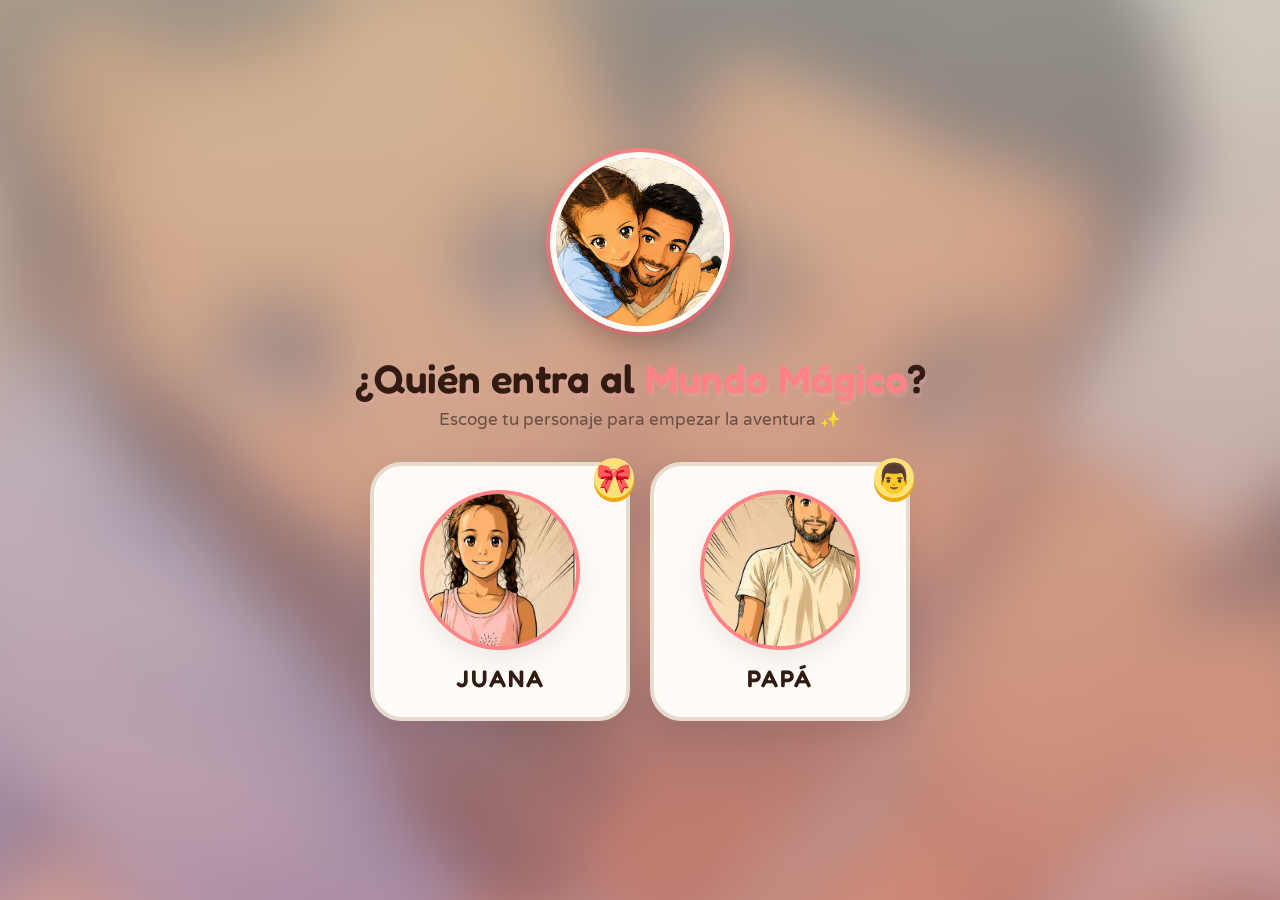
==== commit 920623d0: "🔐 Login global en el Hub + arreglar Heladería" ====
--- a/index.html
+++ b/index.html
@@ -10,7 +10,56 @@
 </head>
 <body class="bg-cozy">
 
-  <main class="hub">
+  <!-- ============================================================
+       PANTALLA DE LOGIN (overlay sobre todo el sitio)
+       Solo Juana o Papá pueden entrar al Mundo Mágico.
+       ============================================================ -->
+  <section id="login-overlay" class="login-overlay">
+    <div class="login-fondo" aria-hidden="true">
+      <img src="personajes/manga-selfie-juana-papa.jpeg" alt=""
+           class="login-bg-img" onerror="this.style.display='none'" />
+    </div>
+
+    <div class="login-content">
+      <div class="login-hero pop-in">
+        <img src="personajes/manga-selfie-juana-papa.jpeg" alt="Juana y Papá"
+             class="login-selfie" onerror="this.style.display='none'" />
+        <h1 class="login-titulo">¿Quién entra al <span class="text-accent">Mundo Mágico</span>?</h1>
+        <p class="login-sub">Escoge tu personaje para empezar la aventura ✨</p>
+      </div>
+
+      <div class="perfiles-grid pop-in">
+        <button class="perfil-card" data-perfil="juana">
+          <div class="perfil-foto perfil-foto-juana"></div>
+          <h2 class="perfil-nombre">JUANA</h2>
+          <span class="perfil-emoji">🎀</span>
+        </button>
+        <button class="perfil-card" data-perfil="papa">
+          <div class="perfil-foto perfil-foto-papa"></div>
+          <h2 class="perfil-nombre">PAPÁ</h2>
+          <span class="perfil-emoji">👨</span>
+        </button>
+      </div>
+
+      <div id="zona-clave" class="zona-clave oculto">
+        <p class="clave-prompt" id="clave-prompt">Escribe tu clave secreta:</p>
+        <input type="password" id="input-clave" class="input-clave-cozy"
+               placeholder="••••••••" autocomplete="off" />
+        <div class="clave-acciones">
+          <button class="btn-bubbly" id="btn-entrar">Entrar 🔓</button>
+          <button class="btn-bubbly btn-sky" id="btn-cambiar">← Otro</button>
+        </div>
+        <p class="clave-error oculto" id="clave-error">
+          ¡Esa no es la clave, mi amor! Inténtalo otra vez 💕
+        </p>
+      </div>
+    </div>
+  </section>
+
+  <!-- ============================================================
+       HUB PRINCIPAL (visible después del login)
+       ============================================================ -->
+  <main class="hub" id="hub-main" style="display:none;">
 
     <header class="hub-header pop-in">
       <img src="personajes/manga-selfie-juana-papa.jpeg" alt="Juana y Papá"
@@ -22,6 +71,7 @@
         </h1>
         <p class="hub-sub-titulo">de Juana <span class="text-accent">y</span> Papá</p>
         <p class="hub-tagline">Una colección de aventuras hechas con amor ✨</p>
+        <p class="hub-saludo" id="hub-saludo"></p>
       </div>
     </header>
 
@@ -31,11 +81,121 @@
       <span>Hecho con 💗 por Papá y Juana</span>
       <span class="hub-separador">·</span>
       <span><strong id="contador-juegos">…</strong> aventuras disponibles</span>
+      <span class="hub-separador">·</span>
+      <button class="link-logout" id="btn-logout">Cerrar sesión</button>
     </footer>
 
   </main>
 
   <script>
+    // ============================================================
+    // SISTEMA DE LOGIN (cubre todo el Mundo Mágico)
+    // ============================================================
+    const CLAVES = {
+      juana: 'TeAmoPapa',
+      papa:  'TeAmoJuanis'
+    };
+    let perfilSeleccionado = null;
+
+    const $ = (id) => document.getElementById(id);
+
+    // ¿Ya hay sesión guardada?
+    function tieneSesion() {
+      return !!localStorage.getItem('mundoMagico_perfil');
+    }
+    function getPerfil() {
+      return localStorage.getItem('mundoMagico_perfil');
+    }
+    function setPerfil(p) {
+      localStorage.setItem('mundoMagico_perfil', p);
+    }
+    function cerrarSesion() {
+      localStorage.removeItem('mundoMagico_perfil');
+      perfilSeleccionado = null;
+      $('login-overlay').style.display = 'flex';
+      $('hub-main').style.display = 'none';
+      $('zona-clave').classList.add('oculto');
+      $('input-clave').value = '';
+      document.querySelectorAll('.perfil-card').forEach(c => c.classList.remove('seleccionado'));
+    }
+
+    function entrarAlMundo(perfil) {
+      setPerfil(perfil);
+      $('login-overlay').style.display = 'none';
+      $('hub-main').style.display = 'block';
+      const saludos = {
+        juana: '¡Hola Juana, mi reina! 💖 ¿Lista para una aventura?',
+        papa:  '¡Hola Papá! 👨 Vamos a jugar con la princesa.'
+      };
+      $('hub-saludo').textContent = saludos[perfil] || '';
+    }
+
+    function elegirPerfil(perfil) {
+      perfilSeleccionado = perfil;
+      $('zona-clave').classList.remove('oculto');
+      const prompts = {
+        juana: '¡Hola Juana! 💖 Escribe tu clave secreta:',
+        papa:  '¡Hola Papá! 👨 Escribe tu clave secreta:'
+      };
+      $('clave-prompt').textContent = prompts[perfil];
+      document.querySelectorAll('.perfil-card').forEach(c => c.classList.remove('seleccionado'));
+      document.querySelector(`[data-perfil="${perfil}"]`).classList.add('seleccionado');
+      const input = $('input-clave');
+      input.value = '';
+      input.classList.remove('incorrecta', 'correcta');
+      $('clave-error').classList.add('oculto');
+      setTimeout(() => input.focus(), 250);
+    }
+
+    function verificarClave() {
+      if (!perfilSeleccionado) return;
+      const clave = $('input-clave').value;
+      const correcta = CLAVES[perfilSeleccionado];
+      const input = $('input-clave');
+      const error = $('clave-error');
+
+      if (clave === correcta) {
+        input.classList.remove('incorrecta');
+        input.classList.add('correcta');
+        error.classList.add('oculto');
+        setTimeout(() => entrarAlMundo(perfilSeleccionado), 500);
+      } else {
+        input.classList.remove('correcta');
+        input.classList.add('incorrecta');
+        error.classList.remove('oculto');
+        setTimeout(() => input.classList.remove('incorrecta'), 500);
+        input.value = '';
+        input.focus();
+      }
+    }
+
+    function cambiarPerfil() {
+      perfilSeleccionado = null;
+      $('zona-clave').classList.add('oculto');
+      $('input-clave').value = '';
+      $('clave-error').classList.add('oculto');
+      document.querySelectorAll('.perfil-card').forEach(c => c.classList.remove('seleccionado'));
+    }
+
+    // ----- Listeners de login -----
+    document.querySelectorAll('.perfil-card').forEach(card => {
+      card.addEventListener('click', () => elegirPerfil(card.dataset.perfil));
+    });
+    $('btn-entrar').addEventListener('click', verificarClave);
+    $('btn-cambiar').addEventListener('click', cambiarPerfil);
+    $('input-clave').addEventListener('keydown', (e) => {
+      if (e.key === 'Enter') { e.preventDefault(); verificarClave(); }
+    });
+    $('btn-logout').addEventListener('click', cerrarSesion);
+
+    // Si ya hay sesión activa, saltar el login
+    if (tieneSesion()) {
+      entrarAlMundo(getPerfil());
+    }
+
+    // ============================================================
+    // CATÁLOGO DE JUEGOS (igual que antes)
+    // ============================================================
     const JUEGOS = [
       {
         id: 'juana-no-quiere-dormir',
@@ -83,9 +243,9 @@
       }
     ];
 
-    const grid = document.getElementById('grid-juegos');
+    const grid = $('grid-juegos');
     const disponibles = JUEGOS.filter(j => j.estado === 'disponible').length;
-    document.getElementById('contador-juegos').textContent = disponibles;
+    $('contador-juegos').textContent = disponibles;
 
     JUEGOS.forEach((j, i) => {
       const esJugable = j.estado === 'disponible' && j.ruta;
--- a/style.css
+++ b/style.css
@@ -168,3 +168,234 @@
   font-size: 0.95rem;
 }
 .hub-separador { margin: 0 12px; opacity: 0.5; }
+
+/* ============================================================
+   LOGIN OVERLAY — cubre todo el sitio
+   ============================================================ */
+.login-overlay {
+  position: fixed; inset: 0;
+  z-index: 9999;
+  display: flex;
+  align-items: center;
+  justify-content: center;
+  overflow-y: auto;
+  background: var(--bg);
+}
+.login-fondo {
+  position: absolute; inset: 0;
+  z-index: -1;
+  overflow: hidden;
+}
+.login-bg-img {
+  width: 100%; height: 100%;
+  object-fit: cover;
+  object-position: center;
+  filter: blur(28px) brightness(0.6) saturate(1.2);
+  transform: scale(1.15);
+}
+.login-fondo::after {
+  content: '';
+  position: absolute; inset: 0;
+  background: linear-gradient(180deg,
+    rgba(253, 249, 240, 0.55) 0%,
+    rgba(244, 168, 184, 0.55) 100%);
+}
+
+.login-content {
+  position: relative;
+  z-index: 1;
+  max-width: 720px;
+  width: 100%;
+  margin: 0 auto;
+  padding: 40px 24px;
+  text-align: center;
+}
+
+.login-hero { margin-bottom: 32px; }
+.login-selfie {
+  width: 180px; height: 180px;
+  border-radius: 50%;
+  border: 6px solid var(--surface);
+  box-shadow: 0 12px 28px rgba(0,0,0,0.25),
+              0 0 0 4px var(--accent);
+  object-fit: cover;
+  object-position: center top;
+  margin-bottom: 18px;
+  animation: bob 4s ease-in-out infinite;
+}
+.login-titulo {
+  font-family: var(--font-display);
+  font-size: clamp(1.6rem, 4vw, 2.5rem);
+  margin: 0 0 8px;
+  line-height: 1.15;
+  text-shadow: 2px 4px 0 rgba(244, 168, 184, 0.25);
+}
+.login-sub {
+  font-size: 1.05rem;
+  color: var(--fg-soft);
+  margin: 0;
+}
+
+/* Grid de perfiles */
+.perfiles-grid {
+  display: grid;
+  grid-template-columns: 1fr 1fr;
+  gap: 20px;
+  max-width: 540px;
+  margin: 0 auto 28px;
+}
+@media (max-width: 520px) {
+  .perfiles-grid { grid-template-columns: 1fr; }
+}
+
+.perfil-card {
+  position: relative;
+  display: flex;
+  flex-direction: column;
+  align-items: center;
+  padding: 24px 18px;
+  background: var(--surface);
+  border: 4px solid var(--border);
+  border-radius: var(--r-lg);
+  cursor: pointer;
+  font-family: var(--font-display);
+  transition: all 0.3s var(--ease-bouncy);
+  box-shadow: var(--shadow-card);
+}
+.perfil-card:hover {
+  transform: translateY(-6px) scale(1.03);
+  box-shadow: 0 20px 40px rgba(0,0,0,0.15);
+  border-color: var(--accent);
+}
+.perfil-card.seleccionado {
+  border-color: var(--sun-d);
+  background: oklch(95% 0.08 80);
+  box-shadow: 0 0 0 4px var(--sun-d), var(--shadow-card);
+  transform: scale(1.05);
+}
+
+.perfil-foto {
+  width: 160px; height: 160px;
+  border-radius: 50%;
+  background-image: url('personajes/manga-cuerpo-entero.jpeg');
+  background-size: 280% auto;
+  background-position: 28% top;
+  border: 4px solid var(--accent);
+  box-shadow: var(--shadow-card);
+  margin-bottom: 14px;
+  transition: transform 0.3s var(--ease-bouncy);
+}
+.perfil-foto-juana { background-position: 21% 15%; }
+.perfil-foto-papa  { background-position: 78% 15%; }
+.perfil-card:hover .perfil-foto { transform: scale(1.05) rotate(-2deg); }
+
+.perfil-nombre {
+  font-size: 1.5rem;
+  margin: 0;
+  color: var(--fg);
+  letter-spacing: 2px;
+}
+.perfil-emoji {
+  position: absolute;
+  top: -8px; right: -8px;
+  font-size: 1.8rem;
+  background: var(--sun);
+  border-radius: 50%;
+  width: 40px; height: 40px;
+  display: flex; align-items: center; justify-content: center;
+  box-shadow: 0 4px 0 var(--sun-d);
+  animation: wiggle 2s ease-in-out infinite;
+}
+
+/* Zona de clave */
+.zona-clave {
+  background: var(--surface);
+  border: 3px solid var(--border);
+  border-radius: var(--r-lg);
+  padding: 24px;
+  max-width: 420px;
+  margin: 0 auto;
+  box-shadow: var(--shadow-card);
+  animation: pop-in 0.4s var(--ease-bouncy);
+}
+.zona-clave.oculto { display: none; }
+.clave-prompt {
+  margin: 0 0 14px;
+  color: var(--fg);
+  font-family: var(--font-display);
+  font-size: 1.1rem;
+}
+.input-clave-cozy {
+  display: block;
+  margin: 0 auto 16px;
+  padding: 14px 22px;
+  width: 100%;
+  max-width: 320px;
+  font-family: var(--font-display);
+  font-size: 1.6rem;
+  font-weight: 600;
+  text-align: center;
+  letter-spacing: 4px;
+  color: var(--accent-d);
+  background: var(--bg);
+  border: 3px solid var(--accent);
+  border-radius: var(--r-md);
+  outline: none;
+  box-shadow: var(--shadow-bubbly-accent);
+}
+.input-clave-cozy:focus {
+  border-color: var(--sun-d);
+  box-shadow: 0 4px 0 var(--sun-d), 0 0 20px rgba(255, 216, 102, 0.4);
+}
+.input-clave-cozy.incorrecta {
+  animation: shake-login 0.4s ease;
+  border-color: var(--accent-d);
+  background: oklch(95% 0.08 20);
+}
+.input-clave-cozy.correcta {
+  animation: pop-in 0.3s var(--ease-bouncy);
+  border-color: var(--mint-d);
+  background: oklch(95% 0.08 160);
+  color: var(--mint-d);
+}
+@keyframes shake-login {
+  0%, 100% { transform: translateX(0); }
+  20%      { transform: translateX(-8px); }
+  40%      { transform: translateX(8px); }
+  60%      { transform: translateX(-6px); }
+  80%      { transform: translateX(6px); }
+}
+.clave-acciones {
+  display: flex; gap: 10px; justify-content: center; flex-wrap: wrap;
+}
+.clave-error {
+  margin-top: 14px;
+  padding: 10px 16px;
+  background: oklch(95% 0.08 20);
+  border: 2px dashed var(--accent);
+  border-radius: var(--r-md);
+  color: var(--accent-d);
+  font-size: 0.95rem;
+}
+.clave-error.oculto { display: none; }
+
+/* Saludo + logout en el hub */
+.hub-saludo {
+  margin-top: 8px;
+  font-family: var(--font-display);
+  color: var(--accent);
+  font-size: 1.1rem;
+  font-style: italic;
+}
+.link-logout {
+  background: none; border: none;
+  color: var(--fg-soft);
+  font-family: inherit;
+  font-size: 0.9rem;
+  text-decoration: underline;
+  cursor: pointer;
+  padding: 0;
+}
+.link-logout:hover { color: var(--accent); }
+
+.oculto { display: none !important; }
